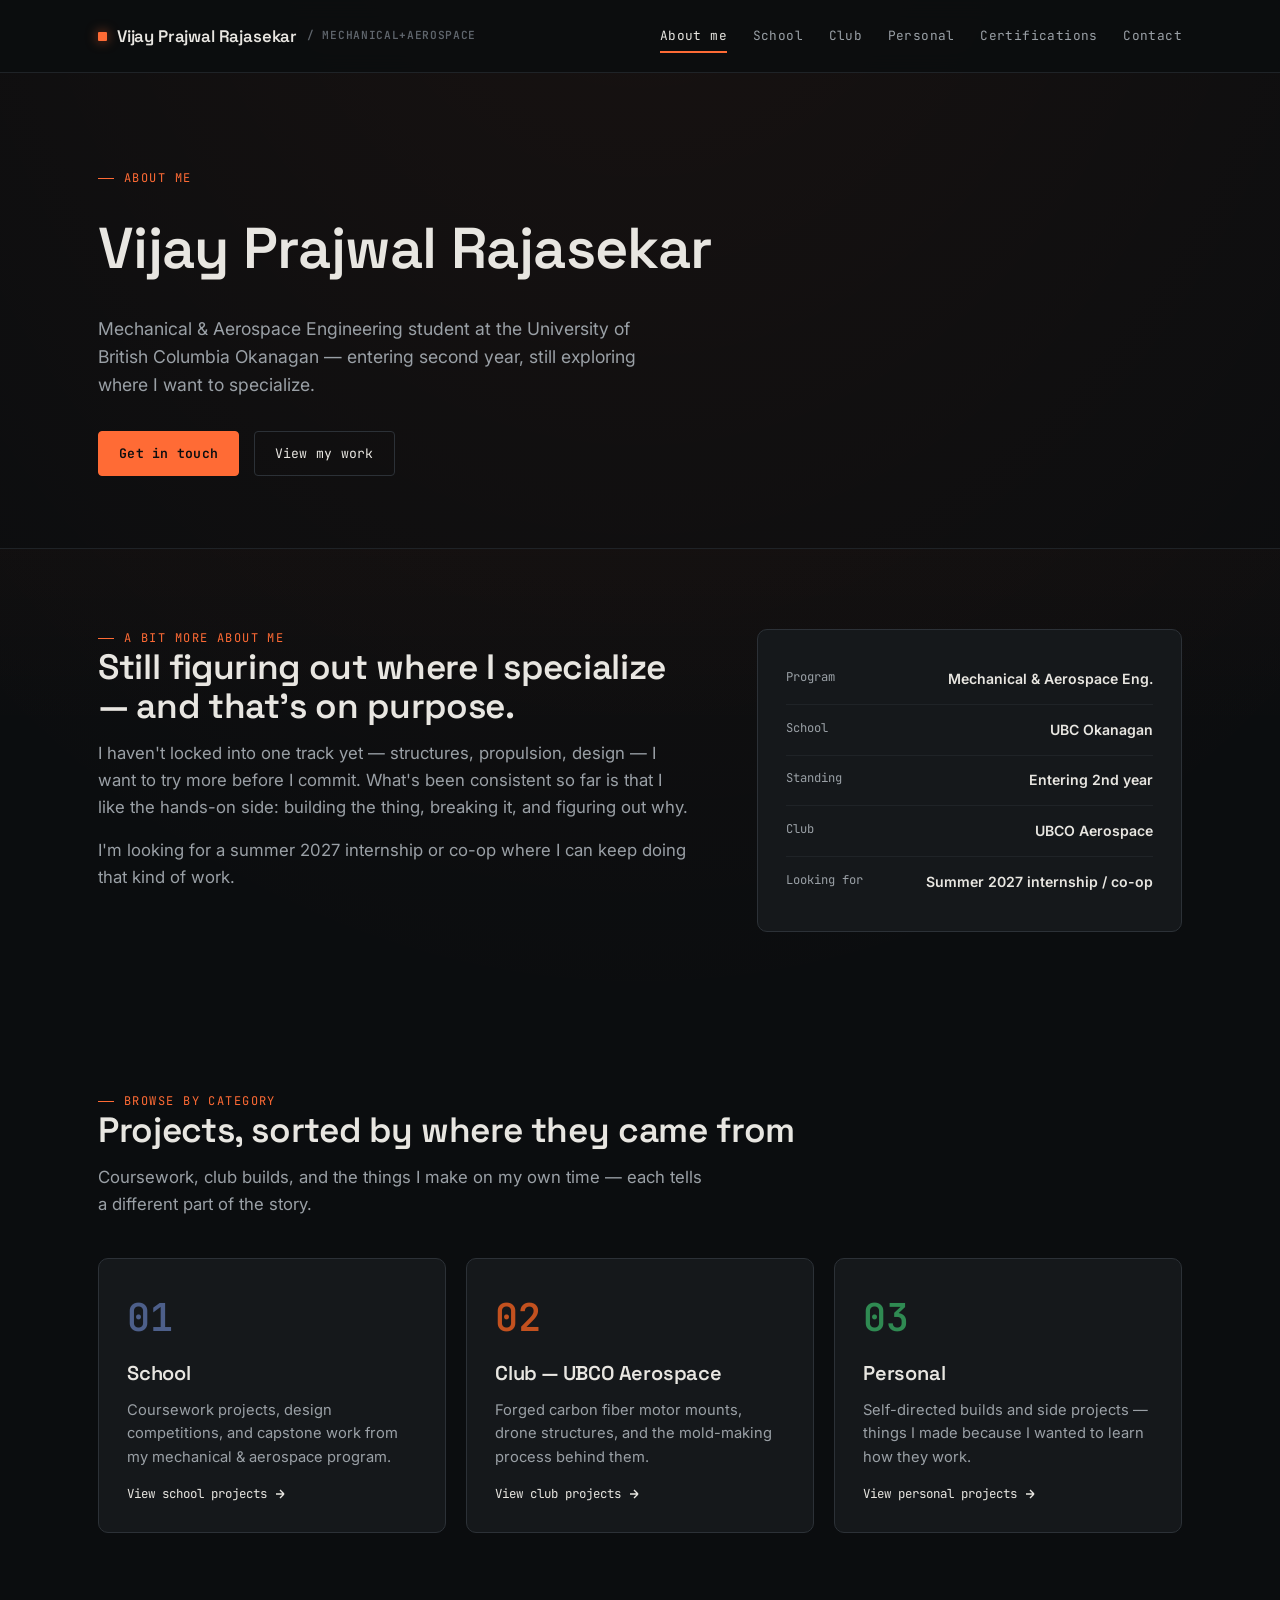
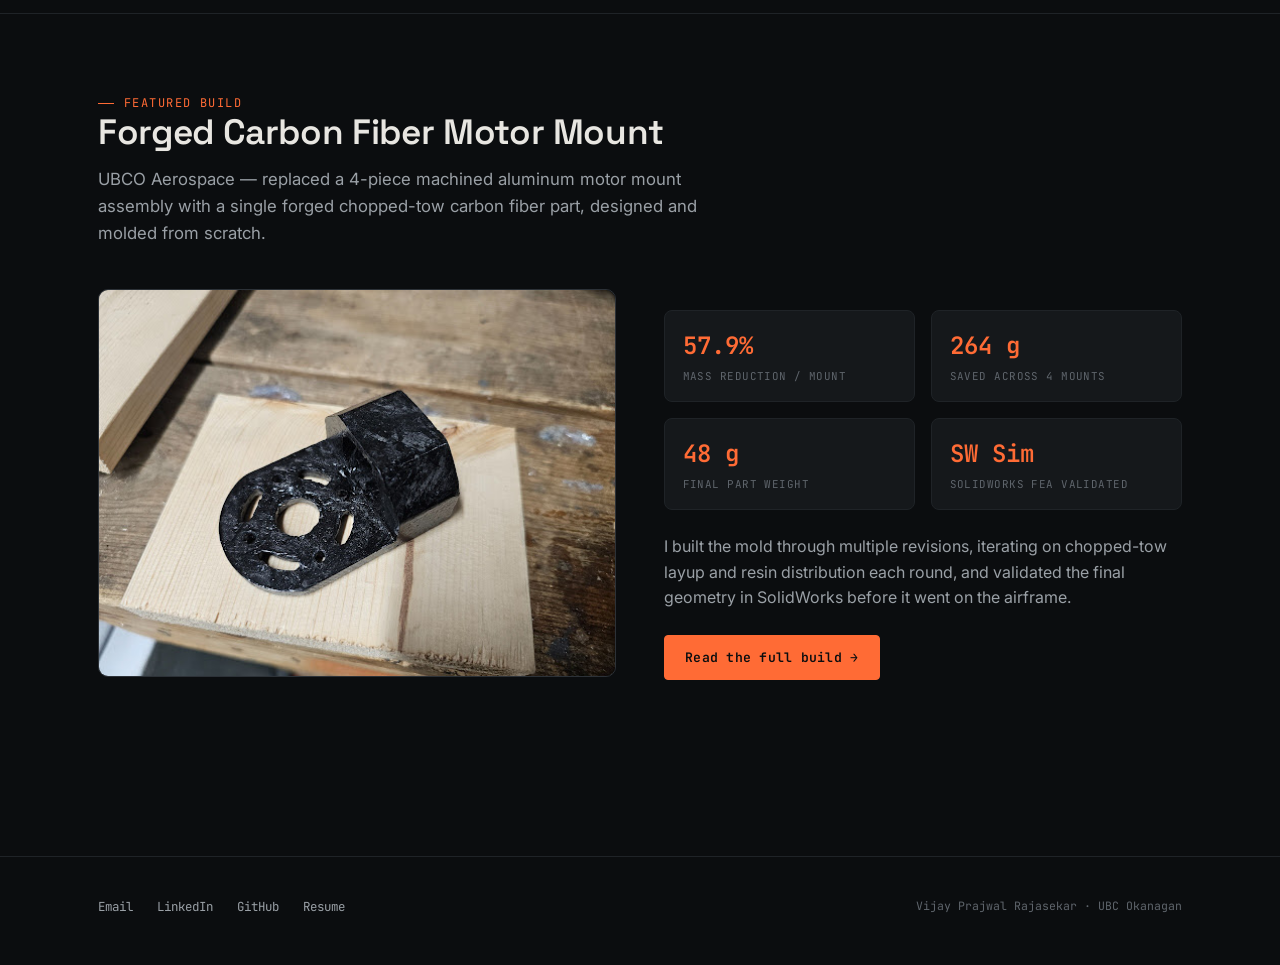
==== index.html @ c208166f "Add files via upload" ====
<!DOCTYPE html>
<html lang="en">
<head>
<meta charset="UTF-8">
<meta name="viewport" content="width=device-width, initial-scale=1.0">
<title>Vijay Prajwal Rajasekar — Engineering Portfolio</title>
<meta name="description" content="Aerospace & mechanical engineering portfolio of Vijay Prajwal Rajasekar — UBC Okanagan. Forged carbon fiber, CAD/simulation, and club projects.">
<link rel="stylesheet" href="assets/style.css">
<style>
  .hero {
    padding: clamp(3.5rem, 8vw, 6rem) 0 clamp(3rem, 6vw, 4.5rem);
    position: relative;
    overflow: hidden;
  }
  .hero h1 {
    font-size: clamp(2.3rem, 5.2vw, 3.6rem);
    margin: 0.5em 0 0.6em;
    max-width: 20ch;
  }
  .hero h1 span { color: var(--signal); }
  .hero p.lede {
    color: var(--text-dim);
    font-size: 1.1rem;
    max-width: 50ch;
    margin-bottom: 2rem;
  }
  .hero-cta { display: flex; gap: 0.9rem; flex-wrap: wrap; }

  /* ---- About section ---- */
  .about {
    border-top: 1px solid var(--border-soft);
    background: linear-gradient(180deg, rgba(255,107,53,0.02), transparent 40%);
  }
  .about-grid {
    display: grid;
    grid-template-columns: 1.4fr 1fr;
    gap: clamp(2rem, 5vw, 4rem);
    align-items: start;
  }
  @media (max-width: 880px) {
    .about-grid { grid-template-columns: 1fr; }
  }
  .about-facts {
    background: var(--surface);
    border: 1px solid var(--border);
    border-radius: 10px;
    padding: 1.5rem 1.75rem;
  }
  .fact-row {
    display: flex;
    justify-content: space-between;
    gap: 1rem;
    padding: 0.85rem 0;
    border-bottom: 1px solid var(--border-soft);
    font-size: 0.88rem;
  }
  .fact-row:last-child { border-bottom: none; }
  .fact-row span { color: var(--text-dim); font-family: var(--font-mono); font-size: 0.76rem; }
  .fact-row b { font-weight: 600; text-align: right; }

  /* ---- Category cards ---- */
  .cat-grid {
    display: grid;
    grid-template-columns: repeat(3, 1fr);
    gap: 1.25rem;
    margin-top: 2.5rem;
  }
  @media (max-width: 880px) {
    .cat-grid { grid-template-columns: 1fr; }
  }
  .cat-card {
    background: var(--surface);
    border: 1px solid var(--border);
    border-radius: 10px;
    padding: 1.75rem;
    display: flex;
    flex-direction: column;
    gap: 0.9rem;
    transition: border-color 0.18s ease, transform 0.18s ease;
  }
  .cat-card:hover {
    border-color: var(--border);
    transform: translateY(-3px);
  }
  .cat-card.school:hover { border-color: #3a4a6b; }
  .cat-card.club:hover { border-color: var(--signal-dim); }
  .cat-card.personal:hover { border-color: var(--telemetry-dim); }

  .cat-count {
    font-family: var(--font-mono);
    font-size: 2.4rem;
    font-weight: 600;
    color: var(--text-faint);
  }
  .cat-card.school .cat-count { color: #4d5f8a; }
  .cat-card.club .cat-count { color: var(--signal-dim); }
  .cat-card.personal .cat-count { color: var(--telemetry-dim); }

  .cat-card h3 { font-size: 1.25rem; }
  .cat-card p { color: var(--text-dim); font-size: 0.92rem; flex-grow: 1; }
  .cat-link {
    font-family: var(--font-mono);
    font-size: 0.78rem;
    color: var(--text);
    display: flex;
    align-items: center;
    gap: 6px;
  }
  .cat-link svg { transition: transform 0.15s ease; }
  .cat-card:hover .cat-link svg { transform: translateX(3px); }

  /* ---- Featured project preview ---- */
  .featured {
    border-top: 1px solid var(--border-soft);
  }
  .featured-grid {
    display: grid;
    grid-template-columns: 1fr 1fr;
    gap: clamp(1.5rem, 4vw, 3rem);
    align-items: center;
    margin-top: 2.5rem;
  }
  @media (max-width: 880px) {
    .featured-grid { grid-template-columns: 1fr; }
  }
  .featured-img {
    border-radius: 10px;
    overflow: hidden;
    border: 1px solid var(--border);
    aspect-ratio: 4/3;
    background: var(--surface);
  }
  .featured-img img { width: 100%; height: 100%; object-fit: cover; }
  .featured-stats {
    display: grid;
    grid-template-columns: 1fr 1fr;
    gap: 1rem;
    margin: 1.5rem 0;
  }
  .stat-box {
    background: var(--surface);
    border: 1px solid var(--border-soft);
    border-radius: 8px;
    padding: 1rem 1.1rem;
  }
  .stat-box .num {
    font-family: var(--font-mono);
    font-size: 1.5rem;
    font-weight: 600;
    color: var(--signal);
  }
  .stat-box .label {
    font-family: var(--font-mono);
    font-size: 0.68rem;
    color: var(--text-faint);
    letter-spacing: 0.04em;
    margin-top: 2px;
  }
</style>
</head>
<body>

<header class="site-header">
  <div class="wrap">
    <a href="index.html" class="brand">
      <span class="brand-mark"></span>
      <span class="brand-name">Vijay Prajwal Rajasekar</span>
      <span class="brand-sub">/ MECHANICAL+AEROSPACE</span>
    </a>
    <nav class="main-nav">
      <a href="index.html" class="active">About me</a>
      <a href="school.html">School</a>
      <a href="club.html">Club</a>
      <a href="personal.html">Personal</a>
      <a href="certifications.html">Certifications</a>
      <a href="contact.html">Contact</a>
    </nav>
  </div>
</header>

<main>
  <section class="hero">
    <div class="wrap">
      <p class="eyebrow">About Me</p>
      <h1 class="hero-name">Vijay Prajwal Rajasekar</h1>
      <p class="lede">Mechanical &amp; Aerospace Engineering student at the University of British Columbia Okanagan — entering second year, still exploring where I want to specialize.</p>
      <div class="hero-cta">
        <a href="contact.html" class="btn btn-solid">Get in touch</a>
        <a href="club.html" class="btn">View my work</a>
      </div>
    </div>
  </section>

  <section class="about">
    <div class="wrap about-grid">
      <div class="about-copy">
        <p class="eyebrow">A bit more about me</p>
        <h2 class="section-title">Still figuring out where I specialize — and that's on purpose.</h2>
        <p class="section-lede">I haven't locked into one track yet — structures, propulsion, design — I want to try more before I commit. What's been consistent so far is that I like the hands-on side: building the thing, breaking it, and figuring out why.</p>
        <p class="section-lede" style="margin-top:1rem;">I'm looking for a summer 2027 internship or co-op where I can keep doing that kind of work.</p>
      </div>
      <div class="about-facts">
        <div class="fact-row"><span>Program</span><b>Mechanical &amp; Aerospace Eng.</b></div>
        <div class="fact-row"><span>School</span><b>UBC Okanagan</b></div>
        <div class="fact-row"><span>Standing</span><b>Entering 2nd year</b></div>
        <div class="fact-row"><span>Club</span><b>UBCO Aerospace</b></div>
        <div class="fact-row"><span>Looking for</span><b>Summer 2027 internship / co-op</b></div>
      </div>
    </div>
  </section>

  <section>
    <div class="wrap">
      <p class="eyebrow">Browse by category</p>
      <h2 class="section-title">Projects, sorted by where they came from</h2>
      <p class="section-lede">Coursework, club builds, and the things I make on my own time — each tells a different part of the story.</p>

      <div class="cat-grid">
        <a href="school.html" class="cat-card school">
          <div class="cat-count">01</div>
          <h3>School</h3>
          <p>Coursework projects, design competitions, and capstone work from my mechanical &amp; aerospace program.</p>
          <span class="cat-link">View school projects <svg width="14" height="14" viewBox="0 0 14 14" fill="none"><path d="M3 7H11M11 7L7 3M11 7L7 11" stroke="currentColor" stroke-width="1.4"/></svg></span>
        </a>
        <a href="club.html" class="cat-card club">
          <div class="cat-count">02</div>
          <h3>Club — UBCO Aerospace</h3>
          <p>Forged carbon fiber motor mounts, drone structures, and the mold-making process behind them.</p>
          <span class="cat-link">View club projects <svg width="14" height="14" viewBox="0 0 14 14" fill="none"><path d="M3 7H11M11 7L7 3M11 7L7 11" stroke="currentColor" stroke-width="1.4"/></svg></span>
        </a>
        <a href="personal.html" class="cat-card personal">
          <div class="cat-count">03</div>
          <h3>Personal</h3>
          <p>Self-directed builds and side projects — things I made because I wanted to learn how they work.</p>
          <span class="cat-link">View personal projects <svg width="14" height="14" viewBox="0 0 14 14" fill="none"><path d="M3 7H11M11 7L7 3M11 7L7 11" stroke="currentColor" stroke-width="1.4"/></svg></span>
        </a>
      </div>
    </div>
  </section>

  <section class="featured">
    <div class="wrap">
      <p class="eyebrow">Featured build</p>
      <h2 class="section-title">Forged Carbon Fiber Motor Mount</h2>
      <p class="section-lede">UBCO Aerospace — replaced a 4-piece machined aluminum motor mount assembly with a single forged chopped-tow carbon fiber part, designed and molded from scratch.</p>

      <div class="featured-grid">
        <div class="featured-img">
          <img src="images/carbon-mount-raw.png" alt="Finished forged carbon fiber motor mount, demolded and trimmed, sitting on a wood workbench">
        </div>
        <div>
          <div class="featured-stats">
            <div class="stat-box">
              <div class="num">57.9%</div>
              <div class="label">MASS REDUCTION / MOUNT</div>
            </div>
            <div class="stat-box">
              <div class="num">264 g</div>
              <div class="label">SAVED ACROSS 4 MOUNTS</div>
            </div>
            <div class="stat-box">
              <div class="num">48 g</div>
              <div class="label">FINAL PART WEIGHT</div>
            </div>
            <div class="stat-box">
              <div class="num">SW Sim</div>
              <div class="label">SOLIDWORKS FEA VALIDATED</div>
            </div>
          </div>
          <p class="dim" style="margin-bottom:1.5rem;">I built the mold through multiple revisions, iterating on chopped-tow layup and resin distribution each round, and validated the final geometry in SolidWorks before it went on the airframe.</p>
          <a href="club.html#carbon-mount" class="btn btn-solid">Read the full build →</a>
        </div>
      </div>
    </div>
  </section>
</main>

<footer class="site-footer">
  <div class="wrap">
    <div class="footer-links">
      <a href="mailto:vj0501@student.ubc.ca">Email</a>
      <a href="https://www.linkedin.com/in/vijayprajwalrajasekar/" target="_blank" rel="noopener">LinkedIn</a>
      <a href="https://github.com/VijayPrajwal/Projects-" target="_blank" rel="noopener">GitHub</a>
      <a href="contact.html">Resume</a>
    </div>
    <div class="footer-meta">Vijay Prajwal Rajasekar · UBC Okanagan</div>
  </div>
</footer>

</body>
</html>
---- assets/style.css ----
/* ============================================
   VIJAY PRAJWAL RAJASEKR — PORTFOLIO
   Design system: anodized black + copper-winding orange
   ============================================ */

@import url('https://fonts.googleapis.com/css2?family=Space+Grotesk:wght@400;500;600;700&family=JetBrains+Mono:wght@400;500;600&family=Inter:wght@400;500;600;700&display=swap');

:root {
  /* Color tokens — derived from the actual hardware: anodized aluminum,
     copper motor windings, graphite carbon weave, telemetry readouts */
  --bg: #0b0d0f;
  --surface: #15181b;
  --surface-raised: #1a1e22;
  --border: #2c3137;
  --border-soft: #1f2327;
  --text: #e8e6e1;
  --text-dim: #9aa0a6;
  --text-faint: #5f656c;
  --signal: #ff6b35;
  --signal-dim: #c2511f;
  --telemetry: #4ade80;
  --telemetry-dim: #2f8a52;

  --font-display: 'Space Grotesk', sans-serif;
  --font-body: 'Inter', sans-serif;
  --font-mono: 'JetBrains Mono', monospace;

  --max-width: 1180px;
  --edge: clamp(1.25rem, 4vw, 3rem);
}

* { box-sizing: border-box; margin: 0; padding: 0; }

html {
  scroll-behavior: smooth;
}

@media (prefers-reduced-motion: reduce) {
  html { scroll-behavior: auto; }
  *, *::before, *::after {
    animation-duration: 0.01ms !important;
    animation-iteration-count: 1 !important;
    transition-duration: 0.01ms !important;
    scroll-behavior: auto !important;
  }
}

body {
  background: var(--bg);
  color: var(--text);
  font-family: var(--font-body);
  font-size: 16px;
  line-height: 1.6;
  -webkit-font-smoothing: antialiased;
  background-image:
    radial-gradient(ellipse 80% 50% at 50% -10%, rgba(255,107,53,0.06), transparent);
}

a { color: inherit; text-decoration: none; }

img { max-width: 100%; display: block; }

:focus-visible {
  outline: 2px solid var(--signal);
  outline-offset: 3px;
  border-radius: 2px;
}

.wrap {
  max-width: var(--max-width);
  margin: 0 auto;
  padding-left: var(--edge);
  padding-right: var(--edge);
}

/* ---------- Header / Nav ---------- */
.site-header {
  position: sticky;
  top: 0;
  z-index: 100;
  background: rgba(11, 13, 15, 0.85);
  backdrop-filter: blur(10px);
  border-bottom: 1px solid var(--border-soft);
}

.site-header .wrap {
  display: flex;
  align-items: center;
  justify-content: space-between;
  height: 72px;
  gap: 1rem;
}

@media (max-width: 600px) {
  .site-header .wrap {
    height: auto;
    flex-wrap: wrap;
    padding-top: 14px;
    padding-bottom: 14px;
    gap: 0.6rem;
  }
  nav.main-nav {
    width: 100%;
    overflow-x: auto;
    justify-content: flex-start;
    -ms-overflow-style: none;
    scrollbar-width: none;
  }
  nav.main-nav::-webkit-scrollbar { display: none; }
}

.brand {
  font-family: var(--font-display);
  font-weight: 600;
  font-size: 1.05rem;
  letter-spacing: -0.01em;
  display: flex;
  align-items: center;
  gap: 10px;
}

.brand-mark {
  width: 9px;
  height: 9px;
  border-radius: 1px;
  background: var(--signal);
  box-shadow: 0 0 12px rgba(255,107,53,0.6);
  flex-shrink: 0;
}

.brand-name { white-space: nowrap; }
.brand-sub {
  font-family: var(--font-mono);
  font-size: 0.7rem;
  color: var(--text-faint);
  letter-spacing: 0.06em;
  display: none;
}
@media (min-width: 640px) {
  .brand-sub { display: inline; }
}

nav.main-nav {
  display: flex;
  gap: clamp(0.75rem, 2vw, 2rem);
  font-family: var(--font-mono);
  font-size: 0.8rem;
  letter-spacing: 0.03em;
}

nav.main-nav a {
  color: var(--text-dim);
  position: relative;
  padding: 6px 0;
  transition: color 0.15s ease;
}
nav.main-nav a:hover,
nav.main-nav a.active {
  color: var(--text);
}
nav.main-nav a.active::after {
  content: '';
  position: absolute;
  bottom: -1px;
  left: 0;
  right: 0;
  height: 2px;
  background: var(--signal);
}

/* ---------- Buttons ---------- */
.btn {
  display: inline-flex;
  align-items: center;
  gap: 8px;
  font-family: var(--font-mono);
  font-size: 0.82rem;
  letter-spacing: 0.02em;
  padding: 11px 20px;
  border-radius: 4px;
  border: 1px solid var(--border);
  background: transparent;
  color: var(--text);
  cursor: pointer;
  transition: border-color 0.15s ease, background 0.15s ease, transform 0.15s ease;
}
.btn:hover {
  border-color: var(--signal);
  background: rgba(255,107,53,0.08);
}
.btn-solid {
  background: var(--signal);
  border-color: var(--signal);
  color: #0b0d0f;
  font-weight: 600;
}
.btn-solid:hover {
  background: #ff7e4d;
  border-color: #ff7e4d;
}

/* ---------- Eyebrow / labels ---------- */
.eyebrow {
  font-family: var(--font-mono);
  font-size: 0.75rem;
  letter-spacing: 0.12em;
  text-transform: uppercase;
  color: var(--signal);
  display: flex;
  align-items: center;
  gap: 10px;
}
.eyebrow::before {
  content: '';
  width: 16px;
  height: 1px;
  background: var(--signal);
}

.tag {
  display: inline-flex;
  align-items: center;
  font-family: var(--font-mono);
  font-size: 0.7rem;
  letter-spacing: 0.04em;
  padding: 3px 9px;
  border-radius: 3px;
  border: 1px solid var(--border);
  color: var(--text-dim);
}
.tag-school { border-color: #3a4a6b; color: #8fa3d4; background: rgba(58,74,107,0.12); }
.tag-club   { border-color: var(--signal-dim); color: var(--signal); background: rgba(255,107,53,0.08); }
.tag-personal { border-color: var(--telemetry-dim); color: var(--telemetry); background: rgba(74,222,128,0.08); }

/* ---------- Typography ---------- */
h1, h2, h3, h4 {
  font-family: var(--font-display);
  letter-spacing: -0.01em;
  line-height: 1.1;
  font-weight: 600;
}

.section-title {
  font-size: clamp(1.6rem, 3vw, 2.2rem);
  margin-bottom: 0.4em;
}

.section-lede {
  color: var(--text-dim);
  font-size: 1.05rem;
  max-width: 56ch;
}

/* ---------- Footer ---------- */
.site-footer {
  border-top: 1px solid var(--border-soft);
  margin-top: 6rem;
  padding: 2.5rem 0 3rem;
}
.site-footer .wrap {
  display: flex;
  flex-wrap: wrap;
  gap: 1.5rem;
  align-items: center;
  justify-content: space-between;
}
.footer-links {
  display: flex;
  gap: 1.5rem;
  font-family: var(--font-mono);
  font-size: 0.78rem;
  color: var(--text-dim);
}
.footer-links a:hover { color: var(--signal); }
.footer-meta {
  font-family: var(--font-mono);
  font-size: 0.72rem;
  color: var(--text-faint);
}

/* ---------- Utility ---------- */
.mono { font-family: var(--font-mono); }
.dim { color: var(--text-dim); }
.center { text-align: center; }

section { padding: 5rem 0; }
@media (max-width: 640px) {
  section { padding: 3.25rem 0; }
}

.divider {
  height: 1px;
  background: var(--border-soft);
  border: none;
  margin: 0;
}
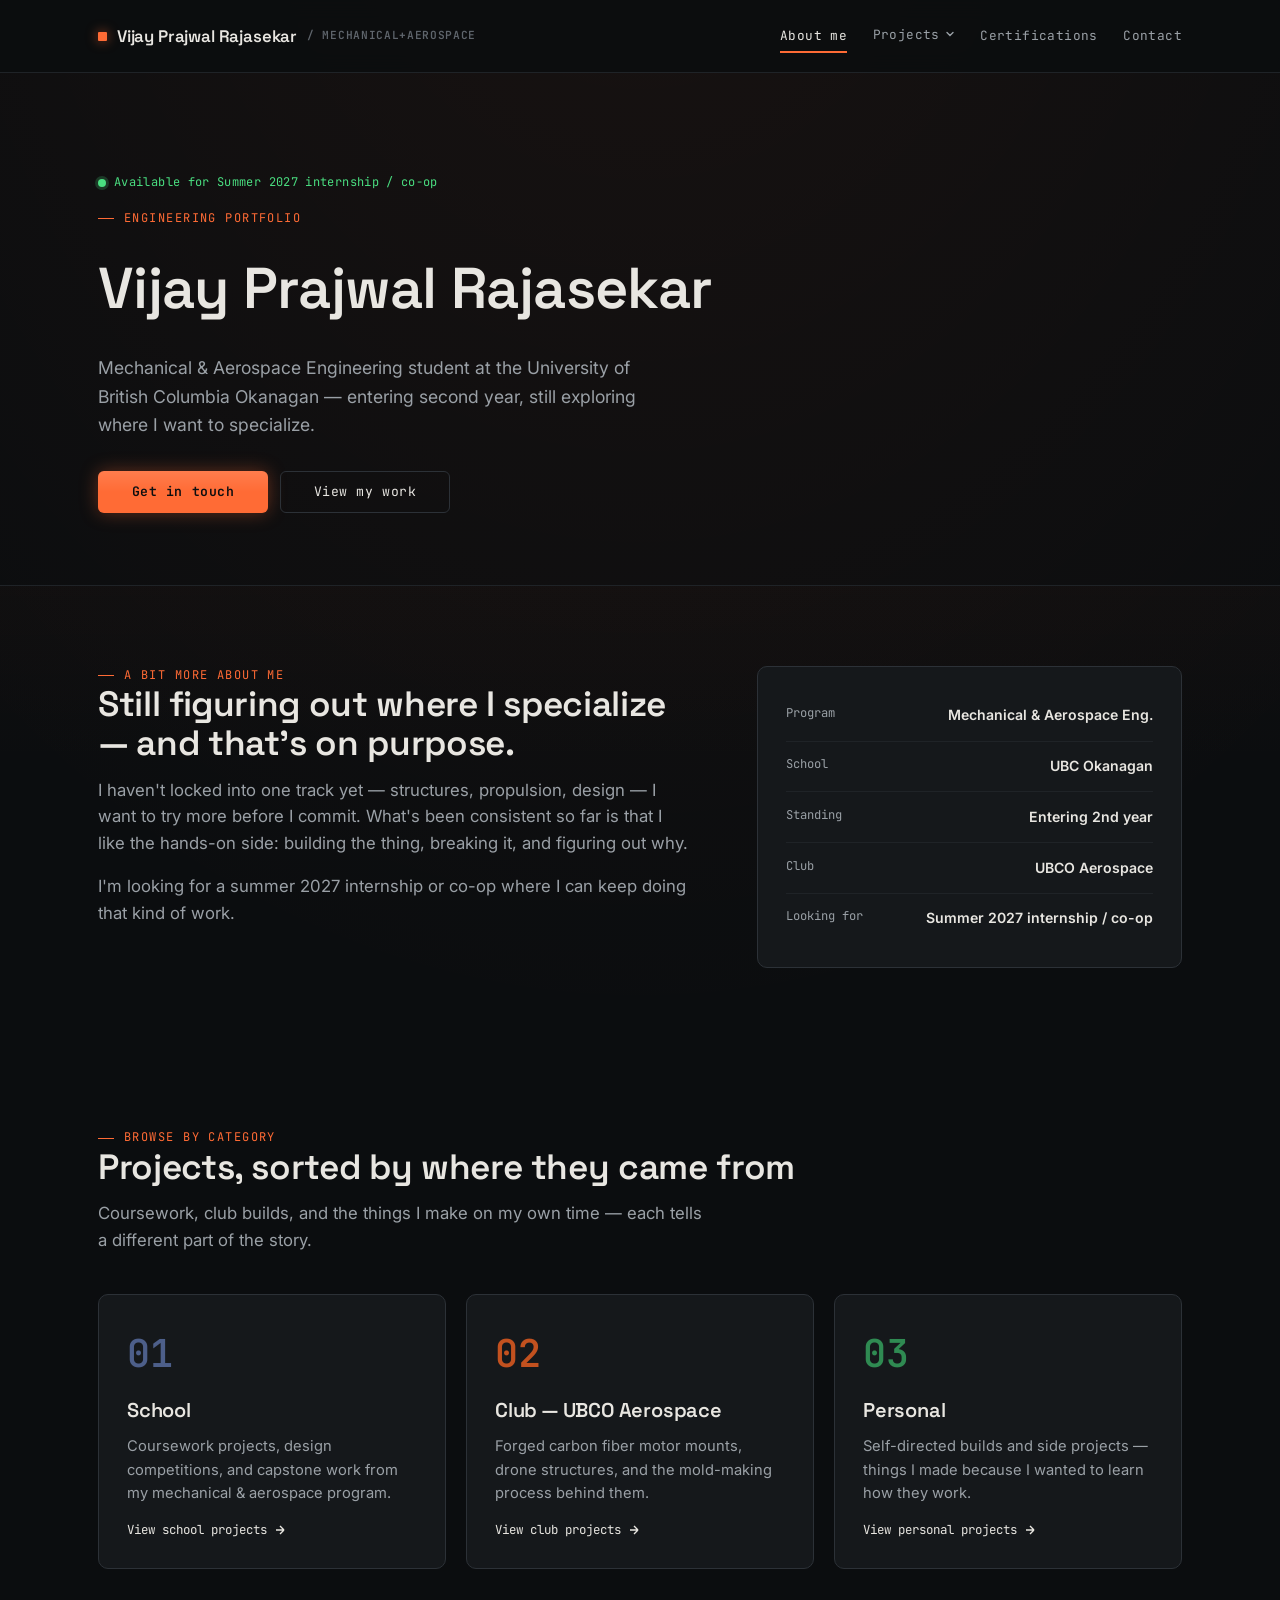
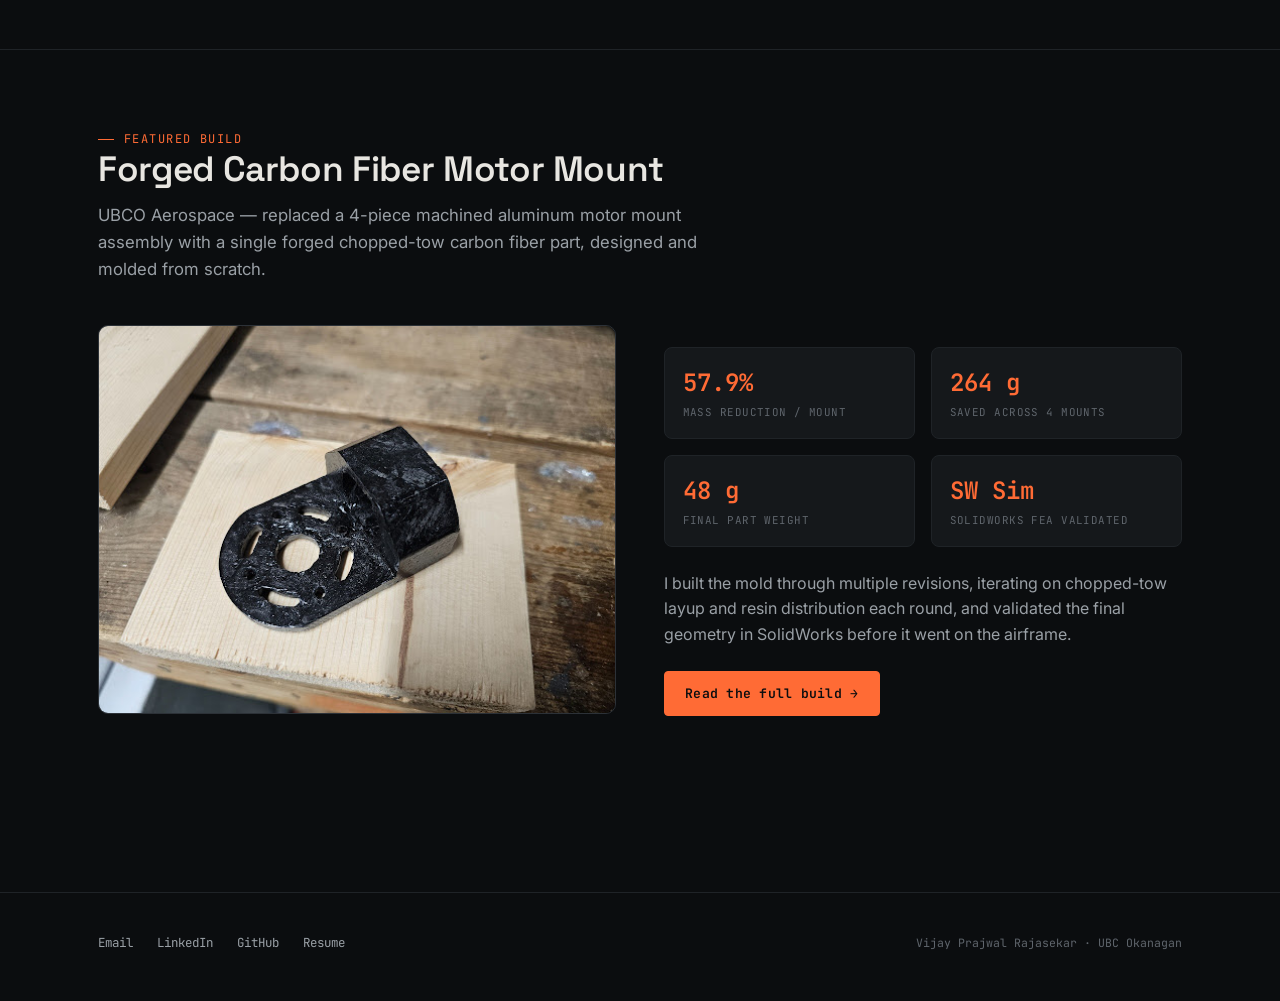
==== commit c6e7b163: "Add files via upload" ====
--- a/index.html
+++ b/index.html
@@ -24,7 +24,73 @@
     max-width: 50ch;
     margin-bottom: 2rem;
   }
-  .hero-cta { display: flex; gap: 0.9rem; flex-wrap: wrap; }
+  .hero-cta { display: flex; gap: 0.75rem; flex-wrap: wrap; }
+
+  /* ---- Availability badge ---- */
+  .avail-badge {
+    display: inline-flex;
+    align-items: center;
+    gap: 8px;
+    font-family: var(--font-mono);
+    font-size: 0.75rem;
+    color: var(--telemetry);
+    letter-spacing: 0.03em;
+    margin-bottom: 1rem;
+  }
+  .avail-dot {
+    width: 8px; height: 8px;
+    border-radius: 50%;
+    background: var(--telemetry);
+    box-shadow: 0 0 0 3px rgba(74,222,128,0.2);
+    animation: pulse-dot 2.2s ease-in-out infinite;
+    flex-shrink: 0;
+  }
+  @keyframes pulse-dot {
+    0%, 100% { box-shadow: 0 0 0 3px rgba(74,222,128,0.2); }
+    50%       { box-shadow: 0 0 0 6px rgba(74,222,128,0.0); }
+  }
+
+  /* ---- Slot buttons ---- */
+  .btn-slot {
+    display: inline-flex;
+    align-items: center;
+    justify-content: center;
+    font-family: var(--font-mono);
+    font-size: 0.82rem;
+    letter-spacing: 0.04em;
+    height: 42px;
+    width: 170px;
+    border-radius: 6px;
+    position: relative;
+    overflow: hidden;
+    cursor: pointer;
+    text-decoration: none;
+    transition: transform 0.15s ease;
+  }
+  .btn-slot:hover { transform: translateY(-2px); }
+  .btn-slot-primary {
+    background: var(--signal);
+    color: #0b0d0f;
+    font-weight: 600;
+    border: none;
+    box-shadow: 0 0 18px rgba(255,107,53,0.35);
+  }
+  .btn-slot-primary::after {
+    content: '';
+    position: absolute;
+    inset: 0;
+    background: linear-gradient(180deg, rgba(255,255,255,0.12) 0%, transparent 50%);
+    pointer-events: none;
+  }
+  .btn-slot-secondary {
+    background: transparent;
+    color: var(--text);
+    border: 1px solid var(--border);
+  }
+  .btn-slot-secondary:hover {
+    border-color: var(--signal);
+    background: rgba(255,107,53,0.06);
+  }
 
   /* ---- About section ---- */
   .about {
@@ -167,11 +233,21 @@
       <span class="brand-name">Vijay Prajwal Rajasekar</span>
       <span class="brand-sub">/ MECHANICAL+AEROSPACE</span>
     </a>
-    <nav class="main-nav">
+        <nav class="main-nav">
       <a href="index.html" class="active">About me</a>
-      <a href="school.html">School</a>
-      <a href="club.html">Club</a>
-      <a href="personal.html">Personal</a>
+      <div class="nav-dropdown">
+        <button class="nav-dropdown-toggle ">
+          Projects
+          <svg width="10" height="10" viewBox="0 0 10 10" fill="none">
+            <path d="M2 3.5L5 6.5L8 3.5" stroke="currentColor" stroke-width="1.4" stroke-linecap="round"/>
+          </svg>
+        </button>
+        <div class="nav-dropdown-menu">
+          <a href="school.html" ><span class="menu-dot"></span>School</a>
+          <a href="club.html" ><span class="menu-dot"></span>Club</a>
+          <a href="personal.html" ><span class="menu-dot"></span>Personal</a>
+        </div>
+      </div>
       <a href="certifications.html">Certifications</a>
       <a href="contact.html">Contact</a>
     </nav>
@@ -181,12 +257,16 @@
 <main>
   <section class="hero">
     <div class="wrap">
-      <p class="eyebrow">About Me</p>
+      <div class="avail-badge">
+        <span class="avail-dot"></span>
+        <span>Available for Summer 2027 internship / co-op</span>
+      </div>
+      <p class="eyebrow">Engineering Portfolio</p>
       <h1 class="hero-name">Vijay Prajwal Rajasekar</h1>
       <p class="lede">Mechanical &amp; Aerospace Engineering student at the University of British Columbia Okanagan — entering second year, still exploring where I want to specialize.</p>
       <div class="hero-cta">
-        <a href="contact.html" class="btn btn-solid">Get in touch</a>
-        <a href="club.html" class="btn">View my work</a>
+        <a href="contact.html" class="btn-slot btn-slot-primary">Get in touch</a>
+        <a href="club.html" class="btn-slot btn-slot-secondary">View my work</a>
       </div>
     </div>
   </section>
@@ -268,7 +348,7 @@
             </div>
           </div>
           <p class="dim" style="margin-bottom:1.5rem;">I built the mold through multiple revisions, iterating on chopped-tow layup and resin distribution each round, and validated the final geometry in SolidWorks before it went on the airframe.</p>
-          <a href="club.html#carbon-mount" class="btn btn-solid">Read the full build →</a>
+          <a href="carbon-mount.html" class="btn btn-solid">Read the full build →</a>
         </div>
       </div>
     </div>
--- a/assets/style.css
+++ b/assets/style.css
@@ -168,6 +168,93 @@
   background: var(--signal);
 }
 
+/* ---------- Projects dropdown ---------- */
+.nav-dropdown {
+  position: relative;
+}
+.nav-dropdown-toggle {
+  color: var(--text-dim);
+  position: relative;
+  padding: 6px 0;
+  transition: color 0.15s ease;
+  font-family: var(--font-mono);
+  font-size: 0.8rem;
+  letter-spacing: 0.03em;
+  cursor: pointer;
+  display: flex;
+  align-items: center;
+  gap: 5px;
+  background: none;
+  border: none;
+  white-space: nowrap;
+}
+.nav-dropdown-toggle:hover { color: var(--text); }
+.nav-dropdown-toggle.active { color: var(--text); }
+.nav-dropdown-toggle.active::after {
+  content: '';
+  position: absolute;
+  bottom: -1px;
+  left: 0;
+  right: 0;
+  height: 2px;
+  background: var(--signal);
+}
+.nav-dropdown-toggle svg {
+  transition: transform 0.2s ease;
+}
+.nav-dropdown:hover .nav-dropdown-toggle svg {
+  transform: rotate(180deg);
+}
+.nav-dropdown-menu {
+  position: absolute;
+  top: calc(100% + 10px);
+  right: 0;
+  background: var(--surface);
+  border: 1px solid var(--border);
+  border-radius: 8px;
+  padding: 6px;
+  min-width: 160px;
+  opacity: 0;
+  pointer-events: none;
+  transform: translateY(-6px);
+  transition: opacity 0.18s ease, transform 0.18s ease;
+  z-index: 200;
+  box-shadow: 0 8px 24px rgba(0,0,0,0.4);
+}
+.nav-dropdown:hover .nav-dropdown-menu {
+  opacity: 1;
+  pointer-events: auto;
+  transform: translateY(0);
+}
+.nav-dropdown-menu a {
+  display: flex;
+  align-items: center;
+  gap: 10px;
+  padding: 9px 12px;
+  border-radius: 5px;
+  color: var(--text-dim);
+  font-family: var(--font-mono);
+  font-size: 0.78rem;
+  letter-spacing: 0.03em;
+  transition: background 0.12s ease, color 0.12s ease;
+  white-space: nowrap;
+}
+.nav-dropdown-menu a:hover {
+  background: var(--surface-raised);
+  color: var(--text);
+}
+.nav-dropdown-menu a.active {
+  color: var(--signal);
+}
+.nav-dropdown-menu .menu-dot {
+  width: 6px; height: 6px;
+  border-radius: 50%;
+  background: var(--border);
+  flex-shrink: 0;
+}
+.nav-dropdown-menu a.active .menu-dot { background: var(--signal); }
+.nav-dropdown-menu a:hover .menu-dot { background: var(--text-dim); }
+
 /* ---------- Buttons ---------- */
 .btn {
   display: inline-flex;
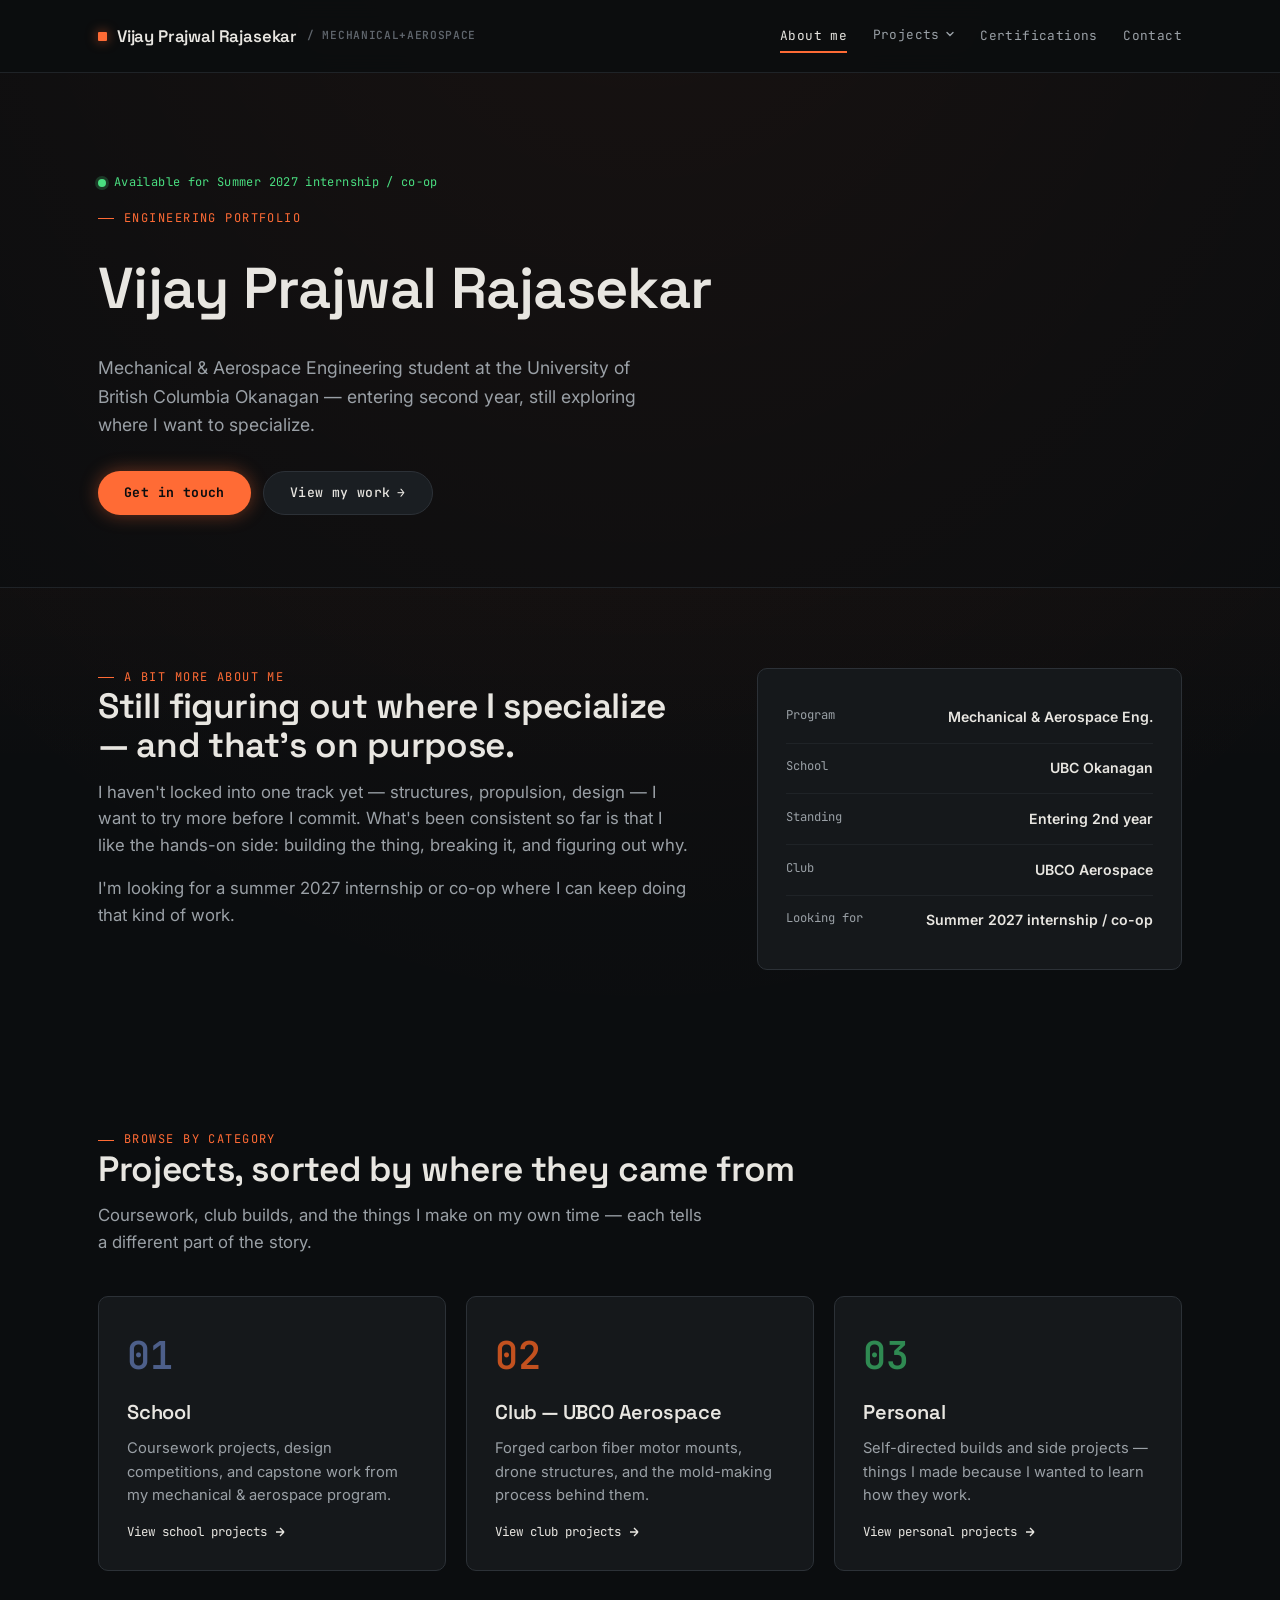
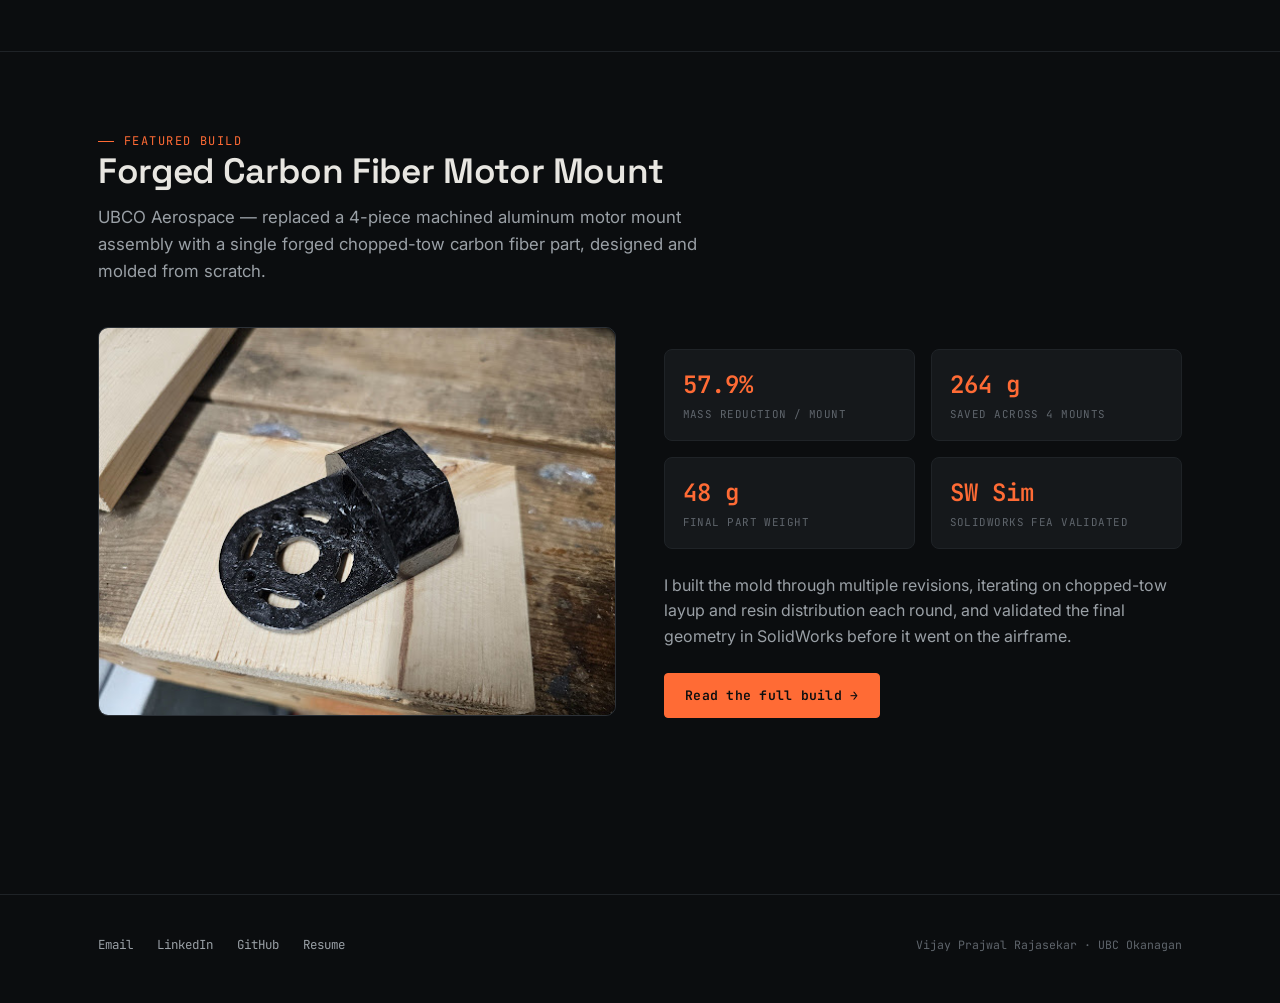
==== commit 67e6596b: "Add files via upload" ====
--- a/index.html
+++ b/index.html
@@ -50,47 +50,50 @@
     50%       { box-shadow: 0 0 0 6px rgba(74,222,128,0.0); }
   }
 
-  /* ---- Slot buttons ---- */
+  /* ---- Pill buttons ---- */
   .btn-slot {
     display: inline-flex;
     align-items: center;
     justify-content: center;
+    gap: 7px;
     font-family: var(--font-mono);
     font-size: 0.82rem;
-    letter-spacing: 0.04em;
-    height: 42px;
-    width: 170px;
-    border-radius: 6px;
-    position: relative;
-    overflow: hidden;
+    letter-spacing: 0.03em;
+    height: 44px;
+    padding: 0 26px;
+    border-radius: 999px;
     cursor: pointer;
     text-decoration: none;
-    transition: transform 0.15s ease;
+    transition: transform 0.15s ease, background 0.15s ease, box-shadow 0.15s ease;
+    white-space: nowrap;
   }
   .btn-slot:hover { transform: translateY(-2px); }
   .btn-slot-primary {
     background: var(--signal);
     color: #0b0d0f;
-    font-weight: 600;
+    font-weight: 700;
     border: none;
-    box-shadow: 0 0 18px rgba(255,107,53,0.35);
-  }
-  .btn-slot-primary::after {
-    content: '';
-    position: absolute;
-    inset: 0;
-    background: linear-gradient(180deg, rgba(255,255,255,0.12) 0%, transparent 50%);
-    pointer-events: none;
+    box-shadow: 0 0 18px rgba(255,107,53,0.4);
+  }
+  .btn-slot-primary:hover {
+    background: #ff7e4d;
+    box-shadow: 0 0 24px rgba(255,107,53,0.55);
   }
   .btn-slot-secondary {
-    background: transparent;
+    background: #1a1e22;
     color: var(--text);
     border: 1px solid var(--border);
+    font-weight: 500;
   }
   .btn-slot-secondary:hover {
-    border-color: var(--signal);
-    background: rgba(255,107,53,0.06);
-  }
+    border-color: var(--text-dim);
+    background: #21262b;
+  }
+  .btn-slot-secondary .arrow {
+    display: inline-block;
+    transition: transform 0.15s ease;
+  }
+  .btn-slot-secondary:hover .arrow { transform: translateX(3px); }
 
   /* ---- About section ---- */
   .about {
@@ -266,7 +269,7 @@
       <p class="lede">Mechanical &amp; Aerospace Engineering student at the University of British Columbia Okanagan — entering second year, still exploring where I want to specialize.</p>
       <div class="hero-cta">
         <a href="contact.html" class="btn-slot btn-slot-primary">Get in touch</a>
-        <a href="club.html" class="btn-slot btn-slot-secondary">View my work</a>
+        <a href="club.html" class="btn-slot btn-slot-secondary">View my work <span class="arrow">→</span></a>
       </div>
     </div>
   </section>
@@ -367,5 +370,49 @@
   </div>
 </footer>
 
+<script>
+(function() {
+  var toggle = document.querySelector('.nav-dropdown-toggle');
+  var menu   = document.querySelector('.nav-dropdown-menu');
+  if (!toggle || !menu) return;
+  var closeTimer = null;
+
+  function openMenu() {
+    clearTimeout(closeTimer);
+    toggle.classList.add('open');
+    menu.classList.add('open');
+  }
+  function scheduleClose() {
+    closeTimer = setTimeout(function() {
+      toggle.classList.remove('open');
+      menu.classList.remove('open');
+    }, 150);
+  }
+
+  toggle.addEventListener('mouseenter', openMenu);
+  toggle.addEventListener('mouseleave', scheduleClose);
+  menu.addEventListener('mouseenter', openMenu);
+  menu.addEventListener('mouseleave', scheduleClose);
+
+  // Also toggle on click (for touch/keyboard users)
+  toggle.addEventListener('click', function() {
+    var isOpen = menu.classList.contains('open');
+    if (isOpen) {
+      toggle.classList.remove('open');
+      menu.classList.remove('open');
+    } else {
+      openMenu();
+    }
+  });
+
+  // Close when clicking outside
+  document.addEventListener('click', function(e) {
+    if (!toggle.contains(e.target) && !menu.contains(e.target)) {
+      toggle.classList.remove('open');
+      menu.classList.remove('open');
+    }
+  });
+})();
+</script>
 </body>
 </html>
--- a/assets/style.css
+++ b/assets/style.css
@@ -202,7 +202,7 @@
 .nav-dropdown-toggle svg {
   transition: transform 0.2s ease;
 }
-.nav-dropdown:hover .nav-dropdown-toggle svg {
+.nav-dropdown-toggle.open svg {
   transform: rotate(180deg);
 }
 .nav-dropdown-menu {
@@ -221,7 +221,7 @@
   z-index: 200;
   box-shadow: 0 8px 24px rgba(0,0,0,0.4);
 }
-.nav-dropdown:hover .nav-dropdown-menu {
+.nav-dropdown-menu.open {
   opacity: 1;
   pointer-events: auto;
   transform: translateY(0);
